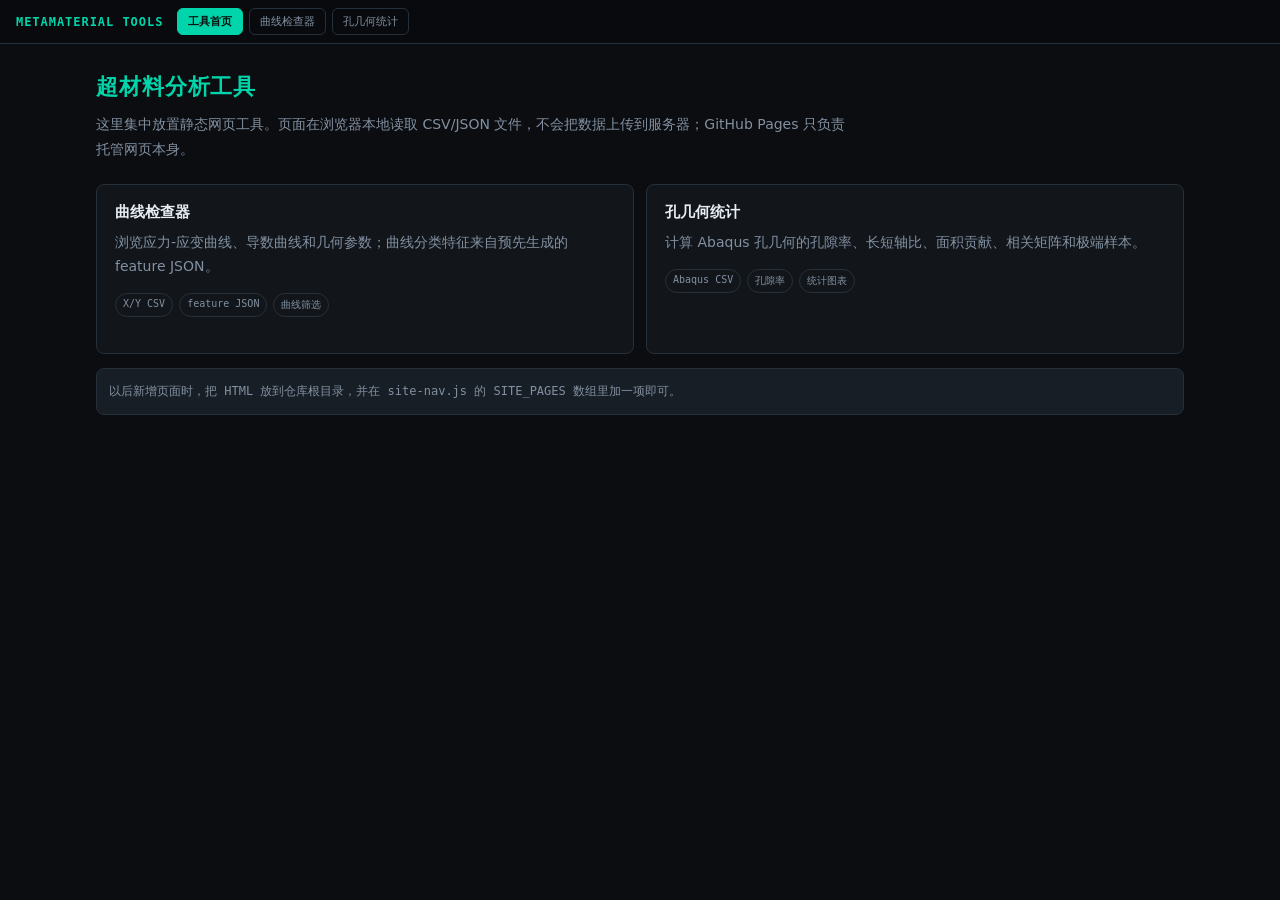
==== index.html @ 28843f57 "Add GitHub Pages tool site" ====
<!DOCTYPE html>
<html lang="zh-CN">
<head>
<meta charset="UTF-8">
<meta name="viewport" content="width=device-width, initial-scale=1.0">
<title>超材料分析工具</title>
<link rel="stylesheet" href="site-nav.css">
<style>
  *{box-sizing:border-box;margin:0;padding:0}
  :root{
    --bg:#0b0d10;--panel:#12161b;--panel2:#181e25;--line:#26303a;
    --text:#e7edf4;--muted:#8290a1;--accent:#00d4aa;--blue:#4da3ff;
    --mono:ui-monospace,SFMono-Regular,Menlo,Consolas,monospace;
    --sans:Inter,system-ui,-apple-system,BlinkMacSystemFont,"Segoe UI",sans-serif;
  }
  body{background:var(--bg);color:var(--text);font-family:var(--sans);font-size:14px;min-height:100vh}
  main{margin:0 auto;max-width:1120px;padding:28px 16px 40px}
  h1{color:var(--accent);font:700 22px var(--mono);letter-spacing:.04em;margin-bottom:10px}
  .intro{color:var(--muted);line-height:1.8;max-width:760px}
  .grid{display:grid;grid-template-columns:repeat(2,minmax(0,1fr));gap:12px;margin-top:22px}
  .tool-card{background:var(--panel);border:1px solid var(--line);border-radius:8px;padding:18px;text-decoration:none;color:var(--text);display:block;min-height:170px}
  .tool-card:hover{border-color:var(--accent)}
  .tool-card h2{font:700 15px var(--mono);color:var(--text);margin-bottom:9px}
  .tool-card p{color:var(--muted);line-height:1.7;margin-bottom:14px}
  .tag-row{display:flex;gap:6px;flex-wrap:wrap}
  .tag{border:1px solid var(--line);border-radius:999px;color:var(--muted);font:10px var(--mono);padding:4px 7px}
  .note{background:var(--panel2);border:1px solid var(--line);border-radius:8px;color:var(--muted);font:12px var(--mono);line-height:1.7;margin-top:14px;padding:12px}
  @media(max-width:780px){.grid{grid-template-columns:1fr}}
</style>
</head>
<body>
<main>
  <h1>超材料分析工具</h1>
  <p class="intro">这里集中放置静态网页工具。页面在浏览器本地读取 CSV/JSON 文件，不会把数据上传到服务器；GitHub Pages 只负责托管网页本身。</p>

  <div class="grid">
    <a class="tool-card" href="curve_inspector_raw_diff_fixed_click.html">
      <h2>曲线检查器</h2>
      <p>浏览应力-应变曲线、导数曲线和几何参数；曲线分类特征来自预先生成的 feature JSON。</p>
      <div class="tag-row">
        <span class="tag">X/Y CSV</span>
        <span class="tag">feature JSON</span>
        <span class="tag">曲线筛选</span>
      </div>
    </a>

    <a class="tool-card" href="hole_geometry_stats.html">
      <h2>孔几何统计</h2>
      <p>计算 Abaqus 孔几何的孔隙率、长短轴比、面积贡献、相关矩阵和极端样本。</p>
      <div class="tag-row">
        <span class="tag">Abaqus CSV</span>
        <span class="tag">孔隙率</span>
        <span class="tag">统计图表</span>
      </div>
    </a>
  </div>

  <div class="note">以后新增页面时，把 HTML 放到仓库根目录，并在 <code>site-nav.js</code> 的 <code>SITE_PAGES</code> 数组里加一项即可。</div>
</main>
<script src="site-nav.js" data-current="index.html"></script>
</body>
</html>
---- site-nav.css ----
*, *::before, *::after { box-sizing: border-box; }

.site-nav {
  background: #080a0d;
  border-bottom: 1px solid #26303a;
  color: #e7edf4;
  font-family: ui-monospace, SFMono-Regular, Menlo, Consolas, monospace;
  padding: 8px 16px;
}

.site-nav__inner {
  display: flex;
  align-items: center;
  gap: 10px;
  margin: 0 auto;
  max-width: 1440px;
}

.site-nav__brand {
  color: #00d4aa;
  font-size: 12px;
  font-weight: 700;
  letter-spacing: .08em;
  margin-right: 4px;
  white-space: nowrap;
}

.site-nav__links {
  display: flex;
  align-items: center;
  gap: 6px;
  flex-wrap: wrap;
}

.site-nav__link {
  border: 1px solid #26303a;
  border-radius: 6px;
  color: #8290a1;
  font-size: 11px;
  line-height: 1;
  padding: 7px 10px;
  text-decoration: none;
}

.site-nav__link:hover {
  border-color: #00d4aa;
  color: #e7edf4;
}

.site-nav__link.is-active {
  background: #00d4aa;
  border-color: #00d4aa;
  color: #06100e;
  font-weight: 700;
}

@media (max-width: 720px) {
  .site-nav__inner {
    align-items: flex-start;
    flex-direction: column;
  }
}
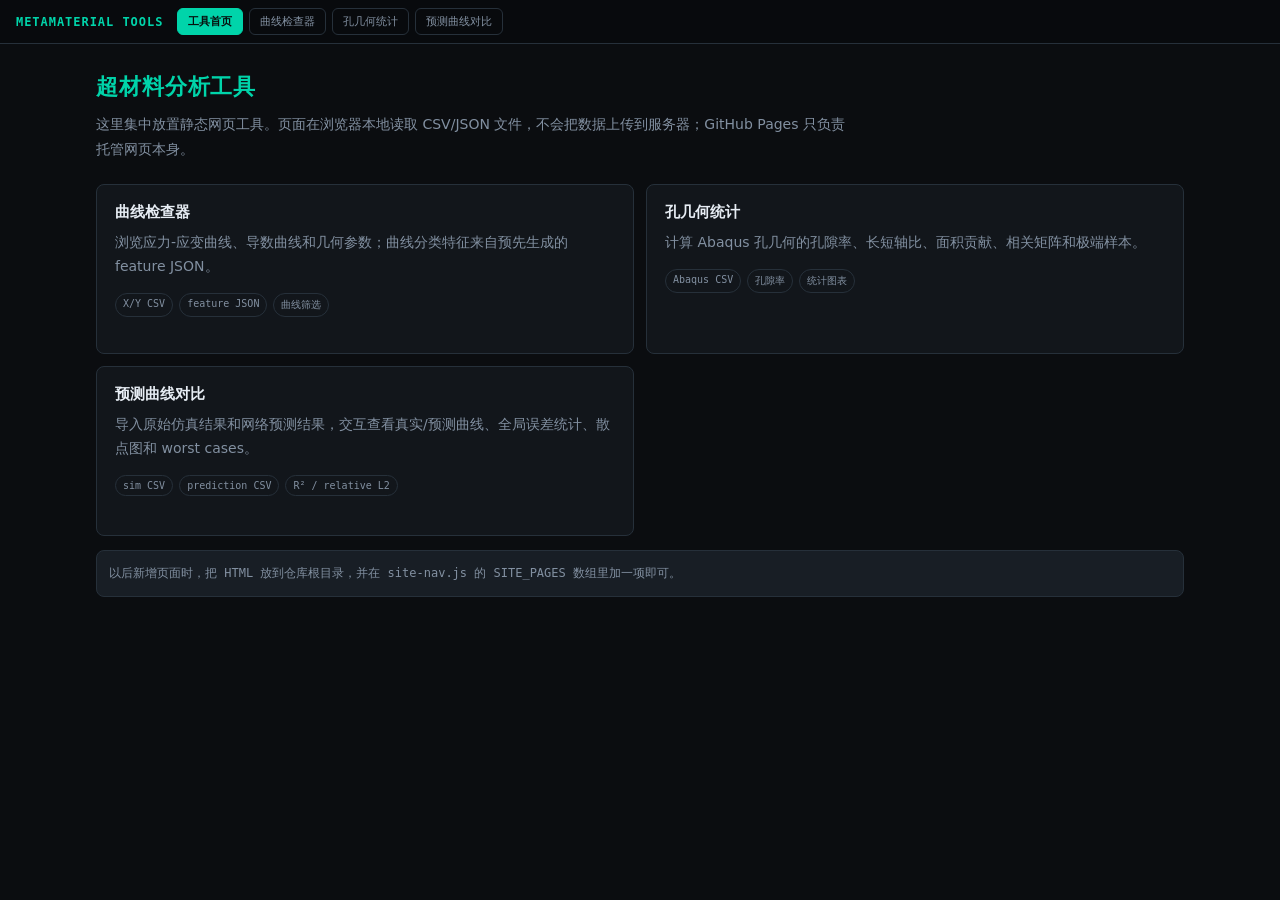
==== commit baa4d29b: "Add prediction curve comparison tool" ====
--- a/index.html
+++ b/index.html
@@ -53,6 +53,16 @@
         <span class="tag">统计图表</span>
       </div>
     </a>
+
+    <a class="tool-card" href="prediction_curve_compare.html">
+      <h2>预测曲线对比</h2>
+      <p>导入原始仿真结果和网络预测结果，交互查看真实/预测曲线、全局误差统计、散点图和 worst cases。</p>
+      <div class="tag-row">
+        <span class="tag">sim CSV</span>
+        <span class="tag">prediction CSV</span>
+        <span class="tag">R² / relative L2</span>
+      </div>
+    </a>
   </div>
 
   <div class="note">以后新增页面时，把 HTML 放到仓库根目录，并在 <code>site-nav.js</code> 的 <code>SITE_PAGES</code> 数组里加一项即可。</div>
